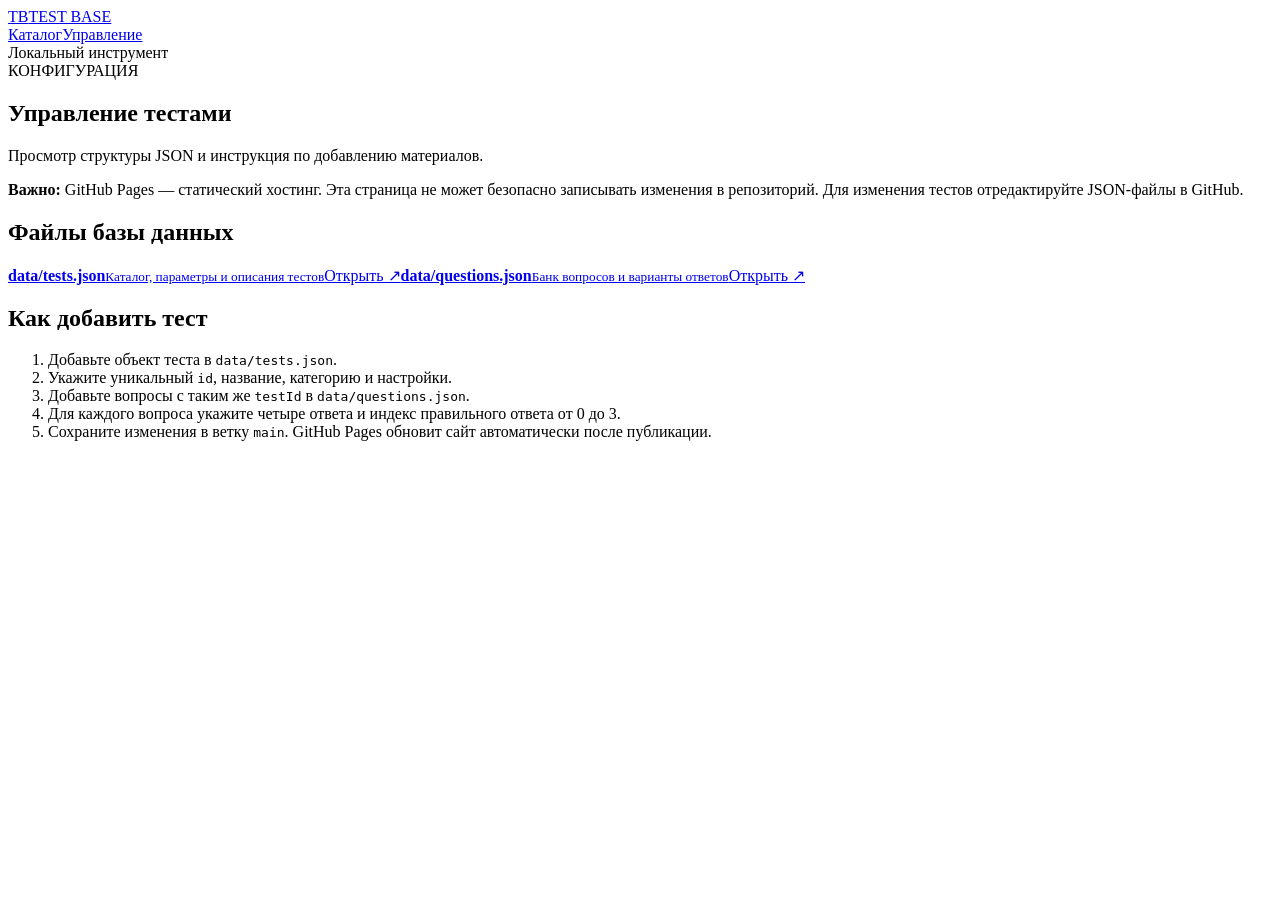
==== admin.html @ e08d275d "Add TEST BASE static quiz application" ====
<!doctype html>
<html lang="ru">
<head>
  <meta charset="UTF-8">
  <meta name="viewport" content="width=device-width, initial-scale=1">
  <title>Управление тестами — TEST BASE</title>
  <link rel="stylesheet" href="css/style.css">
</head>
<body>
  <header class="topbar"><a class="brand" href="index.html"><span class="brand-mark">TB</span><span>TEST BASE</span></a><nav><a class="nav-link" href="index.html">Каталог</a><a class="nav-link active" href="admin.html">Управление</a></nav><span class="topbar-note">Локальный инструмент</span></header>
  <main class="container">
    <section class="page-heading"><div><div class="eyebrow">КОНФИГУРАЦИЯ</div><h1>Управление тестами</h1><p class="muted">Просмотр структуры JSON и инструкция по добавлению материалов.</p></div></section>
    <div class="notice"><strong>Важно:</strong> GitHub Pages — статический хостинг. Эта страница не может безопасно записывать изменения в репозиторий. Для изменения тестов отредактируйте JSON-файлы в GitHub.</div>
    <section class="admin-panel"><h2>Файлы базы данных</h2><a class="file-row" href="data/tests.json"><span><b>data/tests.json</b><small>Каталог, параметры и описания тестов</small></span><span>Открыть ↗</span></a><a class="file-row" href="data/questions.json"><span><b>data/questions.json</b><small>Банк вопросов и варианты ответов</small></span><span>Открыть ↗</span></a></section>
    <section class="admin-panel"><h2>Как добавить тест</h2><ol class="instructions"><li>Добавьте объект теста в <code>data/tests.json</code>.</li><li>Укажите уникальный <code>id</code>, название, категорию и настройки.</li><li>Добавьте вопросы с таким же <code>testId</code> в <code>data/questions.json</code>.</li><li>Для каждого вопроса укажите четыре ответа и индекс правильного ответа от 0 до 3.</li><li>Сохраните изменения в ветку <code>main</code>. GitHub Pages обновит сайт автоматически после публикации.</li></ol></section>
  </main>
</body>
</html>
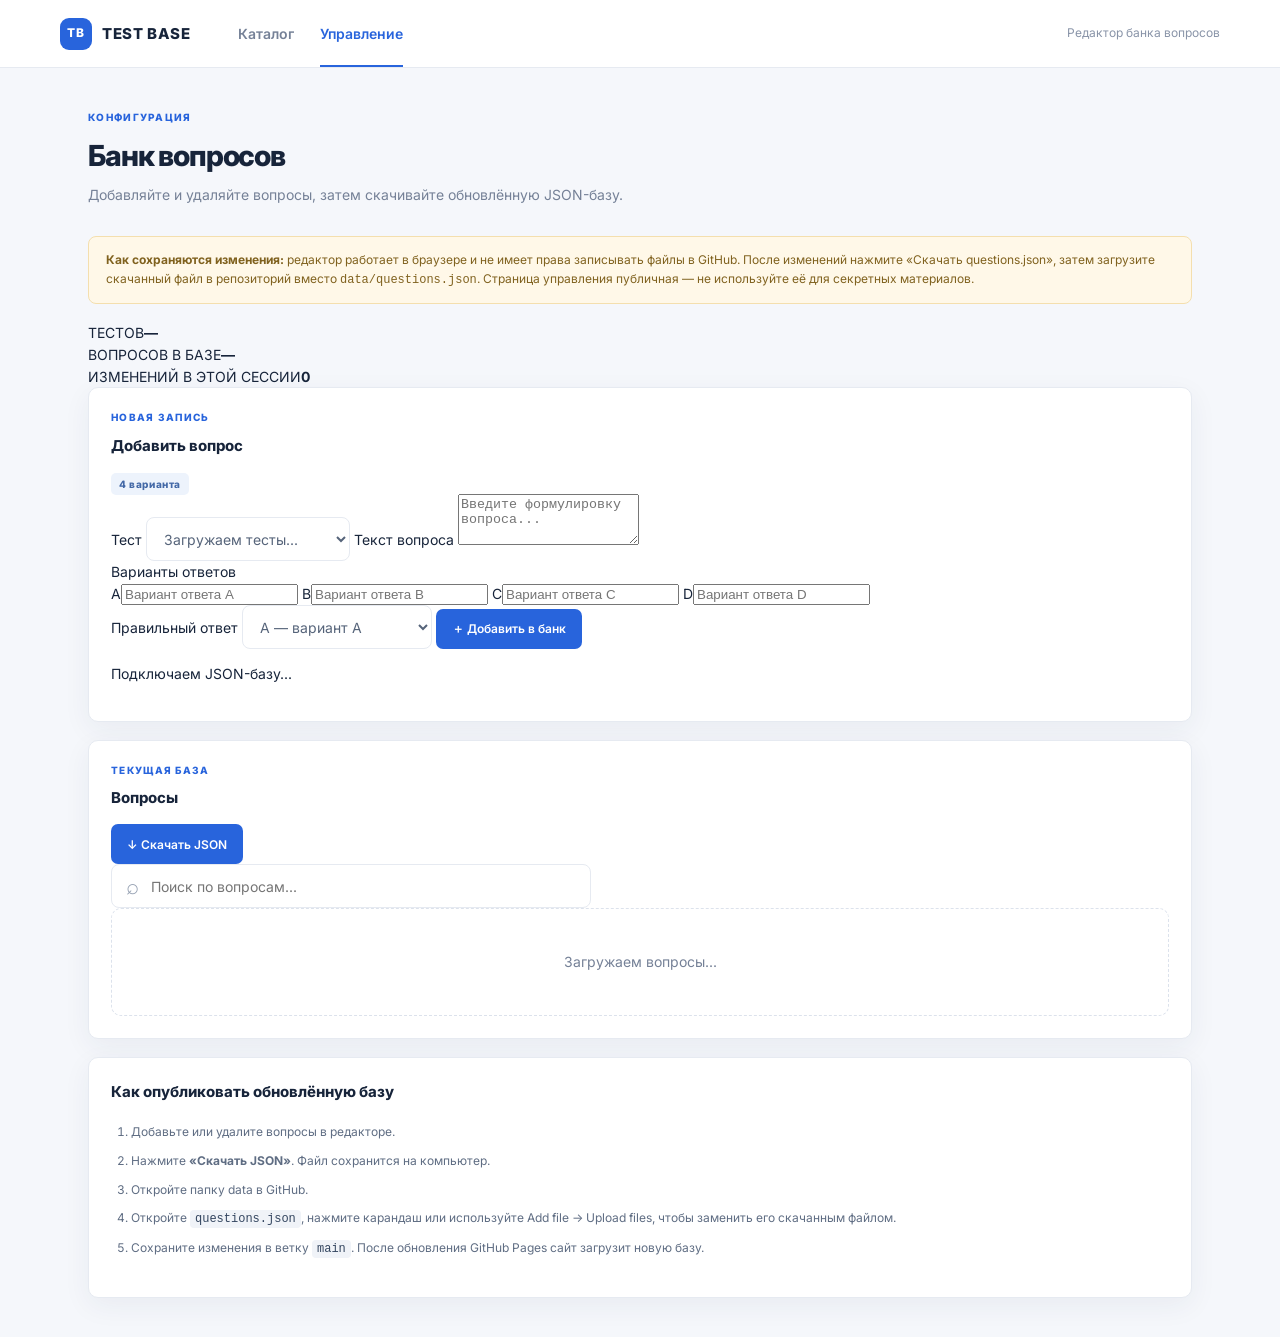
==== commit 5ecbb66f: "Build browser-based JSON question bank editor" ====
--- a/admin.html
+++ b/admin.html
@@ -3,16 +3,62 @@
 <head>
   <meta charset="UTF-8">
   <meta name="viewport" content="width=device-width, initial-scale=1">
-  <title>Управление тестами — TEST BASE</title>
+  <meta name="theme-color" content="#f5f7fb">
+  <title>Управление банком вопросов — TEST BASE</title>
   <link rel="stylesheet" href="css/style.css">
 </head>
 <body>
-  <header class="topbar"><a class="brand" href="index.html"><span class="brand-mark">TB</span><span>TEST BASE</span></a><nav><a class="nav-link" href="index.html">Каталог</a><a class="nav-link active" href="admin.html">Управление</a></nav><span class="topbar-note">Локальный инструмент</span></header>
-  <main class="container">
-    <section class="page-heading"><div><div class="eyebrow">КОНФИГУРАЦИЯ</div><h1>Управление тестами</h1><p class="muted">Просмотр структуры JSON и инструкция по добавлению материалов.</p></div></section>
-    <div class="notice"><strong>Важно:</strong> GitHub Pages — статический хостинг. Эта страница не может безопасно записывать изменения в репозиторий. Для изменения тестов отредактируйте JSON-файлы в GitHub.</div>
-    <section class="admin-panel"><h2>Файлы базы данных</h2><a class="file-row" href="data/tests.json"><span><b>data/tests.json</b><small>Каталог, параметры и описания тестов</small></span><span>Открыть ↗</span></a><a class="file-row" href="data/questions.json"><span><b>data/questions.json</b><small>Банк вопросов и варианты ответов</small></span><span>Открыть ↗</span></a></section>
-    <section class="admin-panel"><h2>Как добавить тест</h2><ol class="instructions"><li>Добавьте объект теста в <code>data/tests.json</code>.</li><li>Укажите уникальный <code>id</code>, название, категорию и настройки.</li><li>Добавьте вопросы с таким же <code>testId</code> в <code>data/questions.json</code>.</li><li>Для каждого вопроса укажите четыре ответа и индекс правильного ответа от 0 до 3.</li><li>Сохраните изменения в ветку <code>main</code>. GitHub Pages обновит сайт автоматически после публикации.</li></ol></section>
+  <header class="topbar">
+    <a class="brand" href="index.html"><span class="brand-mark">TB</span><span>TEST BASE</span></a>
+    <nav><a class="nav-link" href="index.html">Каталог</a><a class="nav-link active" href="admin.html">Управление</a></nav>
+    <span class="topbar-note">Редактор банка вопросов</span>
+  </header>
+  <main class="container admin-container">
+    <section class="page-heading">
+      <div><div class="eyebrow">КОНФИГУРАЦИЯ</div><h1>Банк вопросов</h1><p class="muted">Добавляйте и удаляйте вопросы, затем скачивайте обновлённую JSON-базу.</p></div>
+    </section>
+    <div class="notice"><strong>Как сохраняются изменения:</strong> редактор работает в браузере и не имеет права записывать файлы в GitHub. После изменений нажмите «Скачать questions.json», затем загрузите скачанный файл в репозиторий вместо <code>data/questions.json</code>. Страница управления публичная — не используйте её для секретных материалов.</div>
+    <section class="admin-stats">
+      <div class="admin-stat"><span>ТЕСТОВ</span><strong id="adminTestCount">—</strong></div>
+      <div class="admin-stat"><span>ВОПРОСОВ В БАЗЕ</span><strong id="adminQuestionCount">—</strong></div>
+      <div class="admin-stat"><span>ИЗМЕНЕНИЙ В ЭТОЙ СЕССИИ</span><strong id="adminChangesCount">0</strong></div>
+    </section>
+    <div class="admin-editor-grid">
+      <section class="admin-panel">
+        <div class="panel-heading"><div><div class="eyebrow">НОВАЯ ЗАПИСЬ</div><h2>Добавить вопрос</h2></div><span class="category-pill">4 варианта</span></div>
+        <form id="questionForm" class="question-form">
+          <label class="field-label" for="testSelect">Тест</label>
+          <select id="testSelect" required class="field-control"><option value="">Загружаем тесты...</option></select>
+          <label class="field-label" for="questionInput">Текст вопроса</label>
+          <textarea id="questionInput" class="field-control field-textarea" rows="3" placeholder="Введите формулировку вопроса..." required></textarea>
+          <div class="field-label">Варианты ответов</div>
+          <div class="answer-editor"><label class="answer-editor-row"><span>A</span><input id="answer0" class="field-control" placeholder="Вариант ответа A" required></label>
+          <label class="answer-editor-row"><span>B</span><input id="answer1" class="field-control" placeholder="Вариант ответа B" required></label>
+          <label class="answer-editor-row"><span>C</span><input id="answer2" class="field-control" placeholder="Вариант ответа C" required></label>
+          <label class="answer-editor-row"><span>D</span><input id="answer3" class="field-control" placeholder="Вариант ответа D" required></label></div>
+          <label class="field-label" for="correctSelect">Правильный ответ</label>
+          <select id="correctSelect" class="field-control" required><option value="0">A — вариант A</option><option value="1">B — вариант B</option><option value="2">C — вариант C</option><option value="3">D — вариант D</option></select>
+          <button class="button button-primary editor-submit" type="submit">＋ Добавить в банк</button>
+          <p id="editorStatus" class="editor-status" role="status">Подключаем JSON-базу...</p>
+        </form>
+      </section>
+      <section class="admin-panel bank-panel">
+        <div class="panel-heading"><div><div class="eyebrow">ТЕКУЩАЯ БАЗА</div><h2>Вопросы</h2></div><button id="downloadQuestions" class="button button-primary" type="button" disabled>↓ Скачать JSON</button></div>
+        <label class="searchbox bank-search"><span>⌕</span><input id="questionSearch" type="search" placeholder="Поиск по вопросам..." aria-label="Поиск по вопросам"></label>
+        <div id="questionList" class="question-list"><div class="loading">Загружаем вопросы...</div></div>
+      </section>
+    </div>
+    <section class="admin-panel admin-help">
+      <h2>Как опубликовать обновлённую базу</h2>
+      <ol class="instructions">
+        <li>Добавьте или удалите вопросы в редакторе.</li>
+        <li>Нажмите <strong>«Скачать JSON»</strong>. Файл сохранится на компьютер.</li>
+        <li>Откройте <a href="https://github.com/vladtrosko01/test-base/tree/main/data" target="_blank" rel="noopener">папку data в GitHub</a>.</li>
+        <li>Откройте <code>questions.json</code>, нажмите карандаш или используйте Add file → Upload files, чтобы заменить его скачанным файлом.</li>
+        <li>Сохраните изменения в ветку <code>main</code>. После обновления GitHub Pages сайт загрузит новую базу.</li>
+      </ol>
+    </section>
   </main>
+  <script src="js/admin.js"></script>
 </body>
 </html>
--- a/css/style.css
+++ b/css/style.css
@@ -0,0 +1,14 @@
+@import url('https://fonts.googleapis.com/css2?family=Inter:wght@400;500;600;700;800&display=swap');
+:root{--bg:#f5f7fb;--surface:#fff;--ink:#17243a;--muted:#758197;--line:#e6eaf1;--blue:#2864dc;--blue-dark:#1e4fb5;--blue-soft:#edf3ff;--green:#18a673;--red:#d94d55;--shadow:0 8px 28px rgba(34,55,90,.06)}
+*{box-sizing:border-box}body{margin:0;background:var(--bg);color:var(--ink);font-family:Inter,Arial,sans-serif;font-size:14px;line-height:1.55}a{color:inherit;text-decoration:none}.topbar{height:68px;background:#fff;border-bottom:1px solid var(--line);display:flex;align-items:center;padding:0 max(28px,calc((100% - 1160px)/2));gap:48px}.brand{display:flex;align-items:center;gap:10px;font-size:15px;font-weight:800;letter-spacing:.04em;white-space:nowrap}.brand-mark{width:32px;height:32px;border-radius:9px;background:var(--blue);color:#fff;display:grid;place-items:center;font-size:12px}.topbar nav{display:flex;align-items:center;gap:26px;height:100%}.nav-link{height:100%;display:flex;align-items:center;color:var(--muted);font-weight:600;border-bottom:2px solid transparent;padding-top:2px}.nav-link.active{color:var(--blue);border-color:var(--blue)}.topbar-note{margin-left:auto;color:#8994a8;font-size:12px}.container{max-width:1160px;margin:0 auto;padding:42px 28px 24px}.page-heading{display:flex;align-items:center;justify-content:space-between;margin-bottom:30px}.eyebrow{font-size:10px;font-weight:800;letter-spacing:.13em;color:var(--blue);margin-bottom:8px}.page-heading h1,.test-heading h1{font-size:29px;letter-spacing:-.04em;margin:0 0 6px;font-weight:800}.muted{color:var(--muted);margin:0}.small{font-size:12px}.heading-badge{background:#eaf8f2;color:#18865e;border-radius:30px;padding:8px 13px;font-size:11px;font-weight:700}.status-dot{display:inline-block;width:7px;height:7px;background:#20b47c;border-radius:50%;margin-right:6px}.toolbar{display:flex;gap:12px;margin-bottom:30px}.searchbox{height:44px;display:flex;align-items:center;gap:10px;padding:0 14px;background:#fff;border:1px solid var(--line);border-radius:8px;flex:1;max-width:480px;color:#95a0b2}.searchbox span{font-size:22px}.searchbox input{border:0;outline:0;width:100%;font:inherit;color:var(--ink)}select{height:44px;border:1px solid var(--line);background:#fff;border-radius:8px;padding:0 35px 0 13px;color:#56647a;font:inherit;min-width:190px}.section-line{display:flex;align-items:center;justify-content:space-between;border-bottom:1px solid var(--line);padding-bottom:12px;margin-bottom:18px}.section-line h2,.admin-panel h2{font-size:15px;margin:0;font-weight:750}.test-grid{display:grid;grid-template-columns:repeat(3,1fr);gap:17px}.test-card{background:#fff;border:1px solid var(--line);border-radius:11px;padding:20px;box-shadow:var(--shadow);display:flex;flex-direction:column;min-height:220px;transition:.18s}.test-card:hover{transform:translateY(-2px);border-color:#c9d8f5;box-shadow:0 12px 30px rgba(34,75,145,.09)}.card-top{display:flex;justify-content:space-between;align-items:center;margin-bottom:17px}.category-pill{font-size:10px;font-weight:800;letter-spacing:.06em;color:#4469a7;background:#edf3fc;border-radius:5px;padding:5px 8px}.card-code{font-size:10px;color:#a2aabd}.test-card h3{font-size:16px;margin:0 0 7px;line-height:1.35}.test-card p{color:var(--muted);font-size:12px;margin:0 0 18px}.card-meta{display:flex;gap:16px;color:#8a95a8;font-size:11px;margin-top:auto;padding-bottom:16px}.card-meta span{display:flex;align-items:center;gap:5px}.button{border:0;border-radius:7px;min-height:40px;padding:0 16px;display:inline-flex;align-items:center;justify-content:center;font:600 12px Inter,Arial;cursor:pointer;transition:.15s}.button-primary{background:var(--blue);color:#fff}.button-primary:hover{background:var(--blue-dark)}.button-light{background:#f1f4f9;color:#526078}.button-light:hover{background:#e7ecf4}.button-danger{background:#fff1f1;color:#c8424a}.button-danger:hover{background:#ffe3e3}.card-button{width:100%;height:38px}.empty-state,.loading{grid-column:1/-1;padding:42px;text-align:center;color:var(--muted);background:#fff;border:1px dashed #dce2ec;border-radius:10px}.footer{border-top:1px solid var(--line);margin-top:55px;padding:20px 0;color:#8792a5;font-size:10px;font-weight:800;letter-spacing:.08em;display:flex;justify-content:space-between}.footer span{font-weight:400;letter-spacing:0}.test-container{max-width:1050px}.test-topline{display:flex;justify-content:space-between;align-items:center;margin-bottom:23px}.back-link{color:#64738c;font-size:12px;font-weight:600}.test-heading{display:flex;align-items:center;justify-content:space-between;margin-bottom:26px}.test-heading h1{font-size:25px}.timer-box{background:#fff;border:1px solid var(--line);border-radius:9px;padding:9px 18px;text-align:center;min-width:120px}.timer-label{display:block;font-size:9px;font-weight:800;letter-spacing:.09em;color:#8b96a8}.timer-box strong{font-size:22px;letter-spacing:.04em}.progress-wrap{margin-bottom:24px}.progress-meta{display:flex;justify-content:space-between;font-size:11px;color:#6e7b91;margin-bottom:8px}.progress-track{height:6px;background:#e6ebf3;border-radius:8px;overflow:hidden}.progress-bar{height:100%;width:0;background:var(--blue);border-radius:8px;transition:width .2s}.question-layout{display:grid;grid-template-columns:210px 1fr;gap:17px}.question-sidebar,.question-card,.admin-panel{background:#fff;border:1px solid var(--line);border-radius:10px;box-shadow:var(--shadow)}.question-sidebar{padding:17px;height:max-content}.question-sidebar h3{font-size:12px;margin:0 0 13px}.question-nav{display:grid;grid-template-columns:repeat(5,1fr);gap:7px}.nav-question{height:31px;border:1px solid var(--line);background:#fff;border-radius:5px;color:#738097;font:600 10px Inter;cursor:pointer}.nav-question.current{background:var(--blue);color:#fff;border-color:var(--blue)}.nav-question.answered:not(.current){background:#edf7f2;border-color:#cde9dc;color:#16845c}.sidebar-hint{font-size:10px;line-height:1.5;color:#929daf;margin:15px 0 0}.question-card{padding:28px 31px;min-height:390px;display:flex;flex-direction:column}.question-kicker{display:flex;justify-content:space-between;color:#8190a8;font-size:10px;font-weight:800;letter-spacing:.08em}.mark{color:#d5dce8}.question-card h2{font-size:20px;line-height:1.4;letter-spacing:-.02em;margin:20px 0 22px}.answer-list{display:grid;gap:10px}.answer-option{display:flex;align-items:center;gap:12px;border:1px solid #e4e9f1;border-radius:8px;padding:12px 14px;cursor:pointer;transition:.15s;font-size:13px}.answer-option:hover{border-color:#b6c9ed;background:#f9fbff}.answer-option.selected{border-color:var(--blue);background:#f1f5ff}.answer-letter{width:25px;height:25px;border-radius:6px;background:#f0f3f8;color:#6d7b92;display:grid;place-items:center;font-size:10px;font-weight:800;flex:none}.selected .answer-letter{background:var(--blue);color:#fff}.question-actions{display:flex;justify-content:space-between;margin-top:auto;padding-top:24px}.finish-row{display:flex;justify-content:space-between;align-items:center;padding:20px 0}.result-container{max-width:650px;padding-top:65px}.result-card{background:#fff;border:1px solid var(--line);border-radius:14px;box-shadow:var(--shadow);padding:38px;text-align:center}.result-icon{margin:0 auto 20px;width:52px;height:52px;border-radius:50%;background:#eaf8f2;color:#159568;display:grid;place-items:center;font-size:25px;font-weight:700}.result-card h1{font-size:24px;margin:0 0 7px}.score-number{font-size:65px;line-height:1.2;font-weight:800;letter-spacing:-.06em;color:var(--blue);margin-top:24px}.score-caption{font-size:9px;font-weight:800;letter-spacing:.13em;color:#8a96a9}.result-stats{display:grid;grid-template-columns:repeat(3,1fr);border-top:1px solid var(--line);border-bottom:1px solid var(--line);margin:27px 0;padding:18px 0}.result-stats div{display:flex;flex-direction:column;gap:4px}.result-stats div+div{border-left:1px solid var(--line)}.result-stats strong{font-size:20px}.result-stats span{font-size:10px;color:var(--muted)}.result-actions{display:flex;justify-content:center}.result-note{text-align:center;margin-top:15px}.notice{background:#fff8e8;border:1px solid #f4dfae;color:#80621f;border-radius:8px;padding:14px 17px;font-size:12px;margin-bottom:18px}.admin-panel{padding:22px;margin-bottom:18px}.admin-panel h2{margin-bottom:15px}.file-row{border-top:1px solid var(--line);padding:13px 0;display:flex;align-items:center;justify-content:space-between;color:var(--blue);font-size:11px}.file-row span:first-child{display:flex;flex-direction:column;gap:3px}.file-row small{font-size:10px;color:var(--muted)}.instructions{padding-left:20px;color:#5f6d83;font-size:12px}.instructions li{padding:5px 0}.instructions code{background:#f0f3f8;padding:2px 5px;border-radius:4px;color:#344660}
+@media(max-width:760px){.topbar{padding:0 16px;gap:18px}.topbar-note{display:none}.topbar nav{margin-left:auto;gap:15px}.container{padding:28px 16px}.page-heading h1{font-size:24px}.heading-badge{display:none}.test-grid{grid-template-columns:1fr}.toolbar{flex-direction:column}.searchbox{max-width:none}select{width:100%}.question-layout{grid-template-columns:1fr}.question-sidebar{order:2}.question-nav{grid-template-columns:repeat(8,1fr)}.question-card{padding:22px 17px}.question-card h2{font-size:18px}.test-heading{align-items:flex-start;gap:12px}.test-heading h1{font-size:20px}.timer-box{min-width:100px;padding:7px 10px}.finish-row{align-items:flex-start;gap:12px;flex-direction:column}.result-card{padding:28px 18px}.score-number{font-size:56px}.footer{margin-top:35px}.topbar .brand{font-size:13px}}
+
+.integrity-banner{display:flex;align-items:center;gap:11px;background:#edf4ff;border:1px solid #d6e4ff;color:#35527f;border-radius:8px;padding:11px 14px;margin:-7px 0 20px;font-size:11px}
+.integrity-banner[hidden]{display:none}.integrity-icon{width:22px;height:22px;border-radius:50%;display:grid;place-items:center;background:#dbe8ff;color:#285fc4;font-weight:800;flex:none}
+.integrity-banner b{margin-left:auto;white-space:nowrap;font-size:10px}.integrity-banner.integrity-warning{background:#fff5e8;border-color:#f2d7a8;color:#8a5c16}.integrity-warning .integrity-icon{background:#ffe8c2;color:#a56609}
+@media(max-width:600px){.integrity-banner{align-items:flex-start;flex-wrap:wrap}.integrity-banner b{margin-left:33px}}
+
+.integrity-banner{display:flex;align-items:center;gap:11px;background:#edf4ff;border:1px solid #d6e4ff;color:#35527f;border-radius:8px;padding:11px 14px;margin:-7px 0 20px;font-size:11px}
+.integrity-banner[hidden]{display:none}.integrity-icon{width:22px;height:22px;border-radius:50%;display:grid;place-items:center;background:#dbe8ff;color:#285fc4;font-weight:800;flex:none}
+.integrity-banner b{margin-left:auto;white-space:nowrap;font-size:10px}.integrity-banner.integrity-warning{background:#fff5e8;border-color:#f2d7a8;color:#8a5c16}.integrity-warning .integrity-icon{background:#ffe8c2;color:#a56609}
+@media(max-width:600px){.integrity-banner{align-items:flex-start;flex-wrap:wrap}.integrity-banner b{margin-left:33px}}
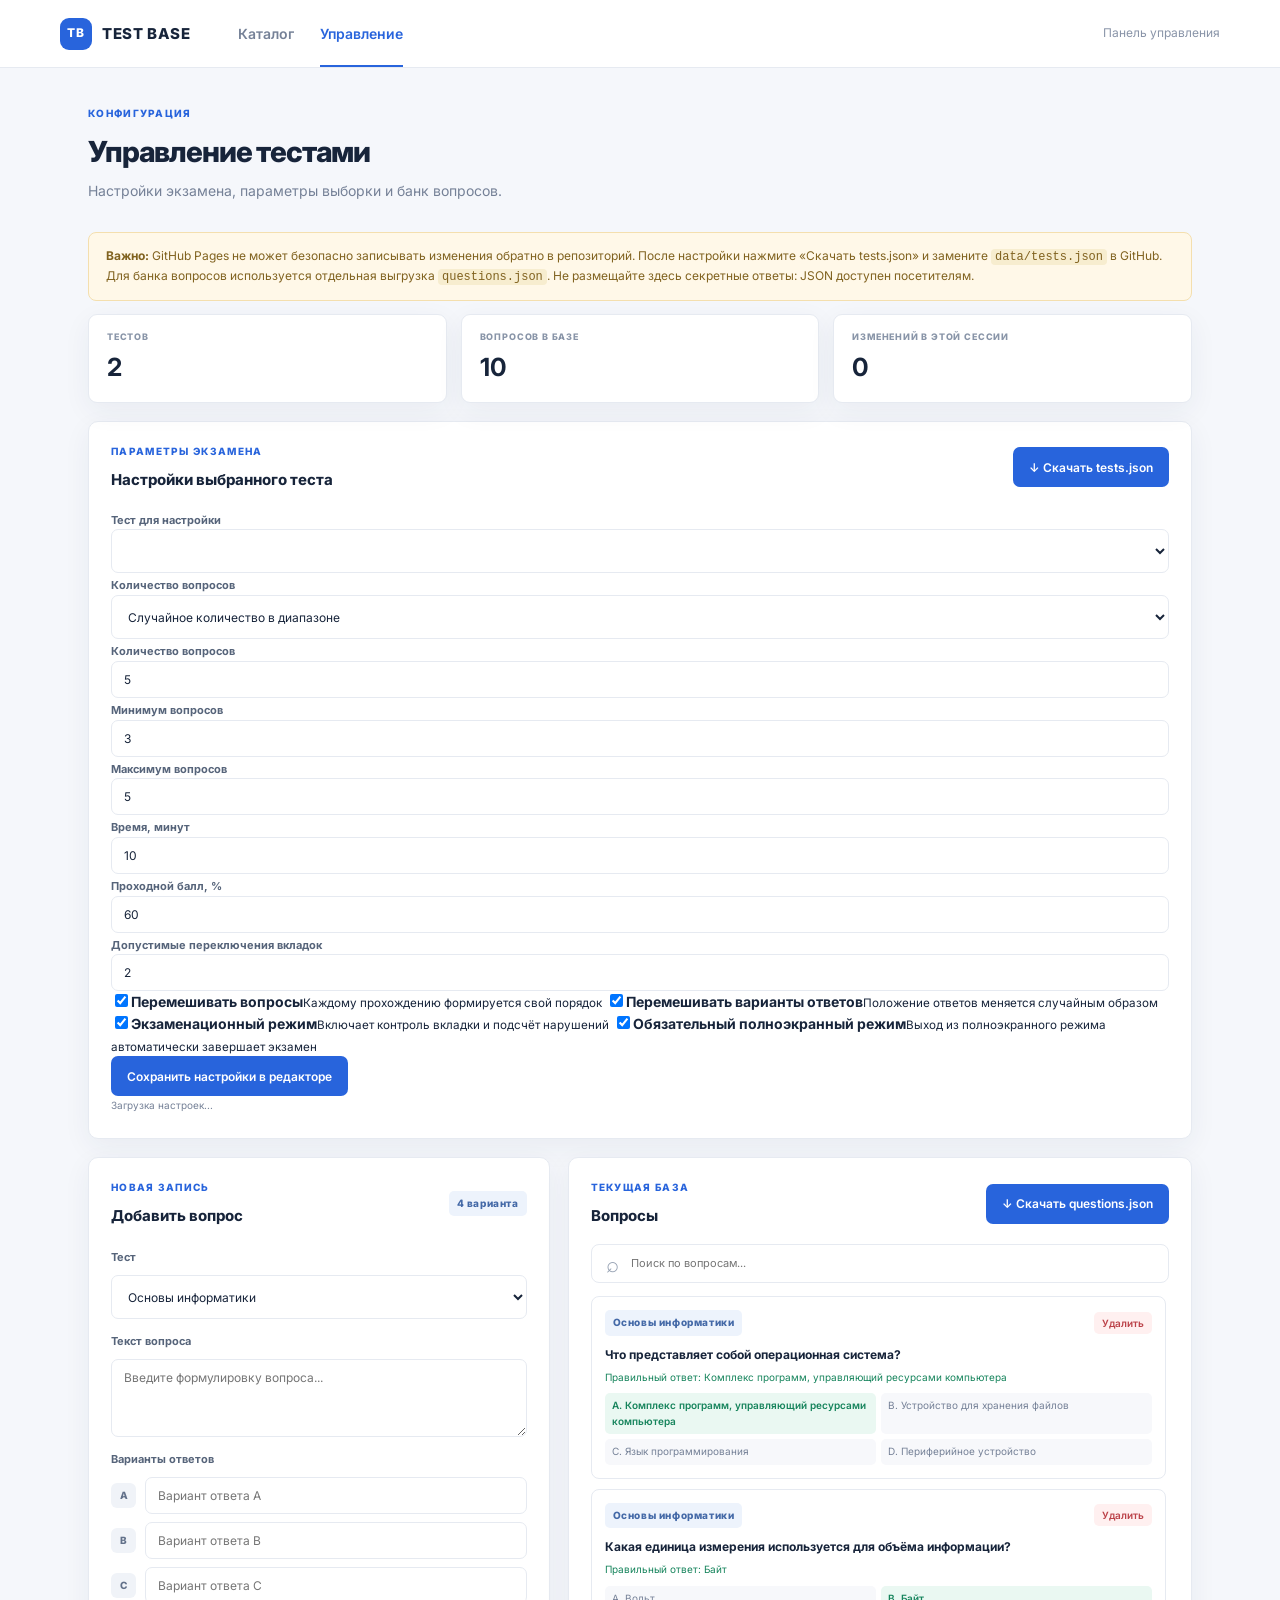
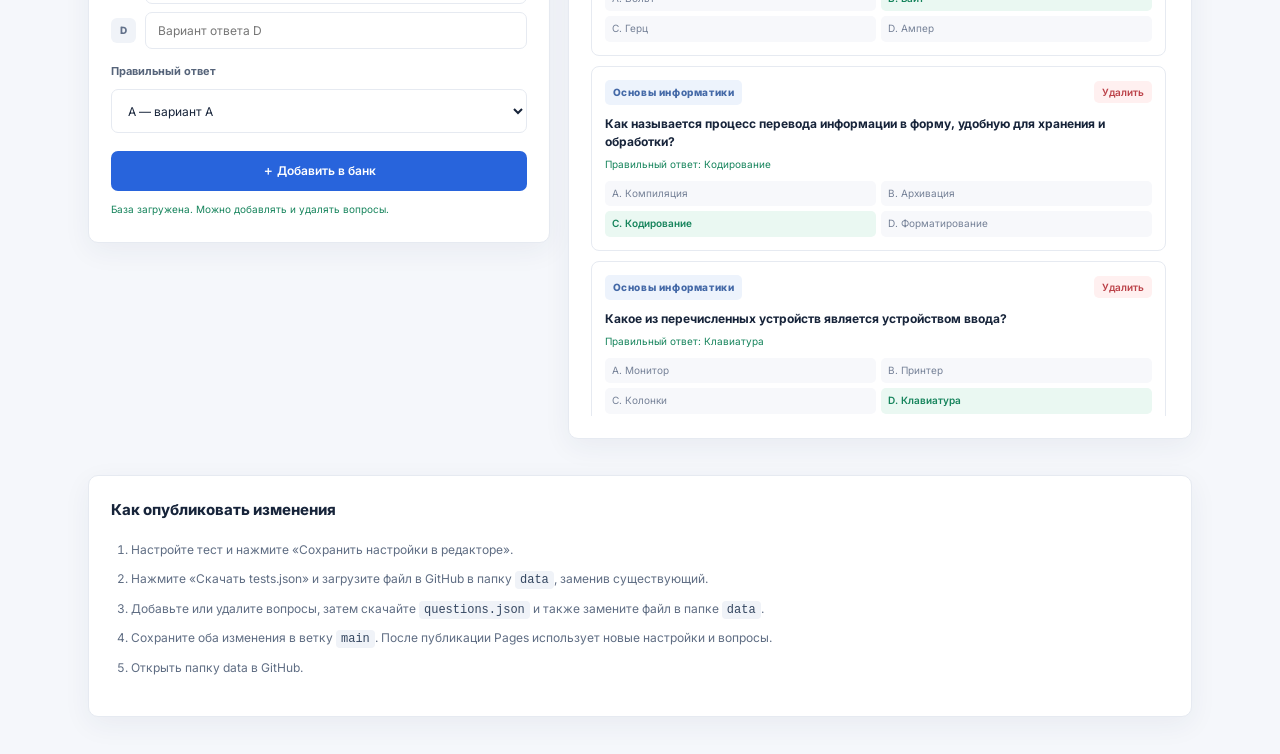
==== commit 52d30831: "Add per-test settings interface" ====
--- a/admin.html
+++ b/admin.html
@@ -1,64 +1,73 @@
 <!doctype html>
 <html lang="ru">
 <head>
-  <meta charset="UTF-8">
-  <meta name="viewport" content="width=device-width, initial-scale=1">
-  <meta name="theme-color" content="#f5f7fb">
-  <title>Управление банком вопросов — TEST BASE</title>
+  <meta charset="UTF-8"><meta name="viewport" content="width=device-width, initial-scale=1">
+  <meta name="theme-color" content="#f5f7fb"><title>Управление — TEST BASE</title>
   <link rel="stylesheet" href="css/style.css">
 </head>
 <body>
-  <header class="topbar">
-    <a class="brand" href="index.html"><span class="brand-mark">TB</span><span>TEST BASE</span></a>
-    <nav><a class="nav-link" href="index.html">Каталог</a><a class="nav-link active" href="admin.html">Управление</a></nav>
-    <span class="topbar-note">Редактор банка вопросов</span>
-  </header>
+  <header class="topbar"><a class="brand" href="index.html"><span class="brand-mark">TB</span><span>TEST BASE</span></a><nav><a class="nav-link" href="index.html">Каталог</a><a class="nav-link active" href="admin.html">Управление</a></nav><span class="topbar-note">Панель управления</span></header>
   <main class="container admin-container">
-    <section class="page-heading">
-      <div><div class="eyebrow">КОНФИГУРАЦИЯ</div><h1>Банк вопросов</h1><p class="muted">Добавляйте и удаляйте вопросы, затем скачивайте обновлённую JSON-базу.</p></div>
-    </section>
-    <div class="notice"><strong>Как сохраняются изменения:</strong> редактор работает в браузере и не имеет права записывать файлы в GitHub. После изменений нажмите «Скачать questions.json», затем загрузите скачанный файл в репозиторий вместо <code>data/questions.json</code>. Страница управления публичная — не используйте её для секретных материалов.</div>
+    <section class="page-heading"><div><div class="eyebrow">КОНФИГУРАЦИЯ</div><h1>Управление тестами</h1><p class="muted">Настройки экзамена, параметры выборки и банк вопросов.</p></div></section>
+    <div class="notice"><strong>Важно:</strong> GitHub Pages не может безопасно записывать изменения обратно в репозиторий. После настройки нажмите «Скачать tests.json» и замените <code>data/tests.json</code> в GitHub. Для банка вопросов используется отдельная выгрузка <code>questions.json</code>. Не размещайте здесь секретные ответы: JSON доступен посетителям.</div>
     <section class="admin-stats">
       <div class="admin-stat"><span>ТЕСТОВ</span><strong id="adminTestCount">—</strong></div>
       <div class="admin-stat"><span>ВОПРОСОВ В БАЗЕ</span><strong id="adminQuestionCount">—</strong></div>
       <div class="admin-stat"><span>ИЗМЕНЕНИЙ В ЭТОЙ СЕССИИ</span><strong id="adminChangesCount">0</strong></div>
     </section>
+
+    <section class="admin-panel">
+      <div class="panel-heading"><div><div class="eyebrow">ПАРАМЕТРЫ ЭКЗАМЕНА</div><h2>Настройки выбранного теста</h2></div><button id="downloadTests" class="button button-primary" type="button" disabled>↓ Скачать tests.json</button></div>
+      <form id="settingsForm" class="settings-form">
+        <div class="settings-grid">
+          <div class="settings-field settings-wide"><label class="field-label" for="settingsTestSelect">Тест для настройки</label><select id="settingsTestSelect" class="field-control" required></select></div>
+          <div class="settings-field"><label class="field-label" for="questionCountMode">Количество вопросов</label><select id="questionCountMode" class="field-control"><option value="random">Случайное количество в диапазоне</option><option value="fixed">Фиксированное количество</option><option value="all">Все вопросы банка</option></select></div>
+          <div class="settings-field" id="fixedCountGroup"><label class="field-label" for="questionCount">Количество вопросов</label><input id="questionCount" class="field-control" type="number" min="1" max="1000" value="5"></div>
+          <div class="settings-field" id="randomMinGroup"><label class="field-label" for="questionCountMin">Минимум вопросов</label><input id="questionCountMin" class="field-control" type="number" min="1" max="1000" value="3"></div>
+          <div class="settings-field" id="randomMaxGroup"><label class="field-label" for="questionCountMax">Максимум вопросов</label><input id="questionCountMax" class="field-control" type="number" min="1" max="1000" value="5"></div>
+          <div class="settings-field"><label class="field-label" for="timeMinutes">Время, минут</label><input id="timeMinutes" class="field-control" type="number" min="1" max="600" value="10"></div>
+          <div class="settings-field"><label class="field-label" for="passPercent">Проходной балл, %</label><input id="passPercent" class="field-control" type="number" min="1" max="100" value="60"></div>
+          <div class="settings-field"><label class="field-label" for="maxWarnings">Допустимые переключения вкладок</label><input id="maxWarnings" class="field-control" type="number" min="1" max="20" value="2"></div>
+        </div>
+        <div class="settings-toggles">
+          <label class="toggle-row"><input id="shuffleQuestions" type="checkbox" checked><span><b>Перемешивать вопросы</b><small>Каждому прохождению формируется свой порядок</small></span></label>
+          <label class="toggle-row"><input id="shuffleAnswers" type="checkbox" checked><span><b>Перемешивать варианты ответов</b><small>Положение ответов меняется случайным образом</small></span></label>
+          <label class="toggle-row"><input id="examMode" type="checkbox" checked><span><b>Экзаменационный режим</b><small>Включает контроль вкладки и подсчёт нарушений</small></span></label>
+          <label class="toggle-row"><input id="fullscreenRequired" type="checkbox" checked><span><b>Обязательный полноэкранный режим</b><small>Выход из полноэкранного режима автоматически завершает экзамен</small></span></label>
+        </div>
+        <div class="settings-actions"><button class="button button-primary" type="submit">Сохранить настройки в редакторе</button><p id="settingsStatus" class="editor-status" role="status">Загрузка настроек...</p></div>
+      </form>
+    </section>
+
     <div class="admin-editor-grid">
       <section class="admin-panel">
         <div class="panel-heading"><div><div class="eyebrow">НОВАЯ ЗАПИСЬ</div><h2>Добавить вопрос</h2></div><span class="category-pill">4 варианта</span></div>
         <form id="questionForm" class="question-form">
-          <label class="field-label" for="testSelect">Тест</label>
-          <select id="testSelect" required class="field-control"><option value="">Загружаем тесты...</option></select>
-          <label class="field-label" for="questionInput">Текст вопроса</label>
-          <textarea id="questionInput" class="field-control field-textarea" rows="3" placeholder="Введите формулировку вопроса..." required></textarea>
+          <label class="field-label" for="testSelect">Тест</label><select id="testSelect" required class="field-control"><option value="">Загружаем тесты...</option></select>
+          <label class="field-label" for="questionInput">Текст вопроса</label><textarea id="questionInput" class="field-control field-textarea" rows="3" placeholder="Введите формулировку вопроса..." required></textarea>
           <div class="field-label">Варианты ответов</div>
-          <div class="answer-editor"><label class="answer-editor-row"><span>A</span><input id="answer0" class="field-control" placeholder="Вариант ответа A" required></label>
-          <label class="answer-editor-row"><span>B</span><input id="answer1" class="field-control" placeholder="Вариант ответа B" required></label>
-          <label class="answer-editor-row"><span>C</span><input id="answer2" class="field-control" placeholder="Вариант ответа C" required></label>
-          <label class="answer-editor-row"><span>D</span><input id="answer3" class="field-control" placeholder="Вариант ответа D" required></label></div>
-          <label class="field-label" for="correctSelect">Правильный ответ</label>
-          <select id="correctSelect" class="field-control" required><option value="0">A — вариант A</option><option value="1">B — вариант B</option><option value="2">C — вариант C</option><option value="3">D — вариант D</option></select>
-          <button class="button button-primary editor-submit" type="submit">＋ Добавить в банк</button>
-          <p id="editorStatus" class="editor-status" role="status">Подключаем JSON-базу...</p>
+          <div class="answer-editor">
+            <label class="answer-editor-row"><span>A</span><input id="answer0" class="field-control" placeholder="Вариант ответа A" required></label>
+            <label class="answer-editor-row"><span>B</span><input id="answer1" class="field-control" placeholder="Вариант ответа B" required></label>
+            <label class="answer-editor-row"><span>C</span><input id="answer2" class="field-control" placeholder="Вариант ответа C" required></label>
+            <label class="answer-editor-row"><span>D</span><input id="answer3" class="field-control" placeholder="Вариант ответа D" required></label>
+          </div>
+          <label class="field-label" for="correctSelect">Правильный ответ</label><select id="correctSelect" class="field-control" required><option value="0">A — вариант A</option><option value="1">B — вариант B</option><option value="2">C — вариант C</option><option value="3">D — вариант D</option></select>
+          <button class="button button-primary editor-submit" type="submit">＋ Добавить в банк</button><p id="editorStatus" class="editor-status" role="status">Подключаем JSON-базу...</p>
         </form>
       </section>
       <section class="admin-panel bank-panel">
-        <div class="panel-heading"><div><div class="eyebrow">ТЕКУЩАЯ БАЗА</div><h2>Вопросы</h2></div><button id="downloadQuestions" class="button button-primary" type="button" disabled>↓ Скачать JSON</button></div>
+        <div class="panel-heading"><div><div class="eyebrow">ТЕКУЩАЯ БАЗА</div><h2>Вопросы</h2></div><button id="downloadQuestions" class="button button-primary" type="button" disabled>↓ Скачать questions.json</button></div>
         <label class="searchbox bank-search"><span>⌕</span><input id="questionSearch" type="search" placeholder="Поиск по вопросам..." aria-label="Поиск по вопросам"></label>
         <div id="questionList" class="question-list"><div class="loading">Загружаем вопросы...</div></div>
       </section>
     </div>
-    <section class="admin-panel admin-help">
-      <h2>Как опубликовать обновлённую базу</h2>
-      <ol class="instructions">
-        <li>Добавьте или удалите вопросы в редакторе.</li>
-        <li>Нажмите <strong>«Скачать JSON»</strong>. Файл сохранится на компьютер.</li>
-        <li>Откройте <a href="https://github.com/vladtrosko01/test-base/tree/main/data" target="_blank" rel="noopener">папку data в GitHub</a>.</li>
-        <li>Откройте <code>questions.json</code>, нажмите карандаш или используйте Add file → Upload files, чтобы заменить его скачанным файлом.</li>
-        <li>Сохраните изменения в ветку <code>main</code>. После обновления GitHub Pages сайт загрузит новую базу.</li>
-      </ol>
-    </section>
+    <section class="admin-panel admin-help"><h2>Как опубликовать изменения</h2><ol class="instructions">
+      <li>Настройте тест и нажмите «Сохранить настройки в редакторе».</li><li>Нажмите «Скачать tests.json» и загрузите файл в GitHub в папку <code>data</code>, заменив существующий.</li>
+      <li>Добавьте или удалите вопросы, затем скачайте <code>questions.json</code> и также замените файл в папке <code>data</code>.</li>
+      <li>Сохраните оба изменения в ветку <code>main</code>. После публикации Pages использует новые настройки и вопросы.</li>
+      <li><a href="https://github.com/vladtrosko01/test-base/tree/main/data" target="_blank" rel="noopener">Открыть папку data в GitHub</a>.</li>
+    </ol></section>
   </main>
   <script src="js/admin.js"></script>
-</body>
-</html>+</body></html>
--- a/css/style.css
+++ b/css/style.css
@@ -12,3 +12,5 @@
 .integrity-banner[hidden]{display:none}.integrity-icon{width:22px;height:22px;border-radius:50%;display:grid;place-items:center;background:#dbe8ff;color:#285fc4;font-weight:800;flex:none}
 .integrity-banner b{margin-left:auto;white-space:nowrap;font-size:10px}.integrity-banner.integrity-warning{background:#fff5e8;border-color:#f2d7a8;color:#8a5c16}.integrity-warning .integrity-icon{background:#ffe8c2;color:#a56609}
 @media(max-width:600px){.integrity-banner{align-items:flex-start;flex-wrap:wrap}.integrity-banner b{margin-left:33px}}
+
+.admin-container{padding-top:38px}.admin-stats{display:grid;grid-template-columns:repeat(3,1fr);gap:14px;margin:-5px 0 18px}.admin-stat{background:#fff;border:1px solid var(--line);border-radius:9px;padding:15px 18px;box-shadow:var(--shadow)}.admin-stat span{display:block;color:#8995a8;font-size:9px;font-weight:800;letter-spacing:.09em}.admin-stat strong{display:block;font-size:25px;margin-top:4px}.admin-editor-grid{display:grid;grid-template-columns:minmax(280px,.85fr) minmax(400px,1.15fr);gap:18px;align-items:start}.panel-heading{display:flex;justify-content:space-between;align-items:center;gap:12px;margin-bottom:17px}.panel-heading h2{margin:0}.question-form{display:flex;flex-direction:column;gap:9px}.field-label{font-size:11px;font-weight:700;color:#56647a;margin-top:5px}.field-control{width:100%;border:1px solid var(--line);border-radius:7px;background:#fff;padding:10px 12px;color:var(--ink);font:12px Inter,Arial;min-width:0}.field-control:focus{outline:2px solid #d8e5ff;border-color:#9dbaf3}.field-textarea{resize:vertical;min-height:78px}.answer-editor{display:grid;gap:8px}.answer-editor-row{display:flex;align-items:center;gap:9px}.answer-editor-row>span{width:25px;height:25px;display:grid;place-items:center;border-radius:6px;background:#f0f3f8;color:#62718a;font-size:10px;font-weight:800;flex:none}.editor-submit{margin-top:9px;width:100%}.editor-status{font-size:10px;color:var(--muted);margin:2px 0 0;min-height:18px}.editor-status.success{color:#16845c}.editor-status.error{color:#c8424a}.bank-panel{min-width:0}.bank-panel .panel-heading .button{white-space:nowrap}.bank-search{max-width:none;height:39px;margin-bottom:13px}.bank-search input{font-size:11px}.question-list{display:grid;gap:10px;max-height:720px;overflow:auto;padding-right:3px}.bank-question{border:1px solid var(--line);border-radius:8px;padding:13px}.bank-question-top{display:flex;align-items:center;justify-content:space-between;gap:8px}.delete-question{border:0;background:#fff0f0;color:#bb4148;border-radius:5px;padding:5px 8px;font:600 10px Inter;cursor:pointer}.bank-question h3{font-size:12px;line-height:1.5;margin:10px 0 6px}.correct-answer{font-size:10px;color:#16845c;margin:0 0 8px}.bank-answer-preview{display:grid;grid-template-columns:1fr 1fr;gap:5px}.bank-answer-preview span{font-size:10px;color:#758197;background:#f7f8fb;border-radius:5px;padding:5px 7px;overflow-wrap:anywhere}.bank-answer-preview span.is-correct{background:#eaf8f2;color:#16845c;font-weight:600}.admin-help{margin-top:18px}.notice code{background:#f7edcf;border-radius:4px;padding:1px 4px}@media(max-width:900px){.admin-editor-grid{grid-template-columns:1fr}.question-list{max-height:560px}}@media(max-width:600px){.admin-stats{grid-template-columns:1fr}.admin-stat{padding:11px 14px}.bank-panel .panel-heading{align-items:flex-start;flex-direction:column}.bank-answer-preview{grid-template-columns:1fr}}
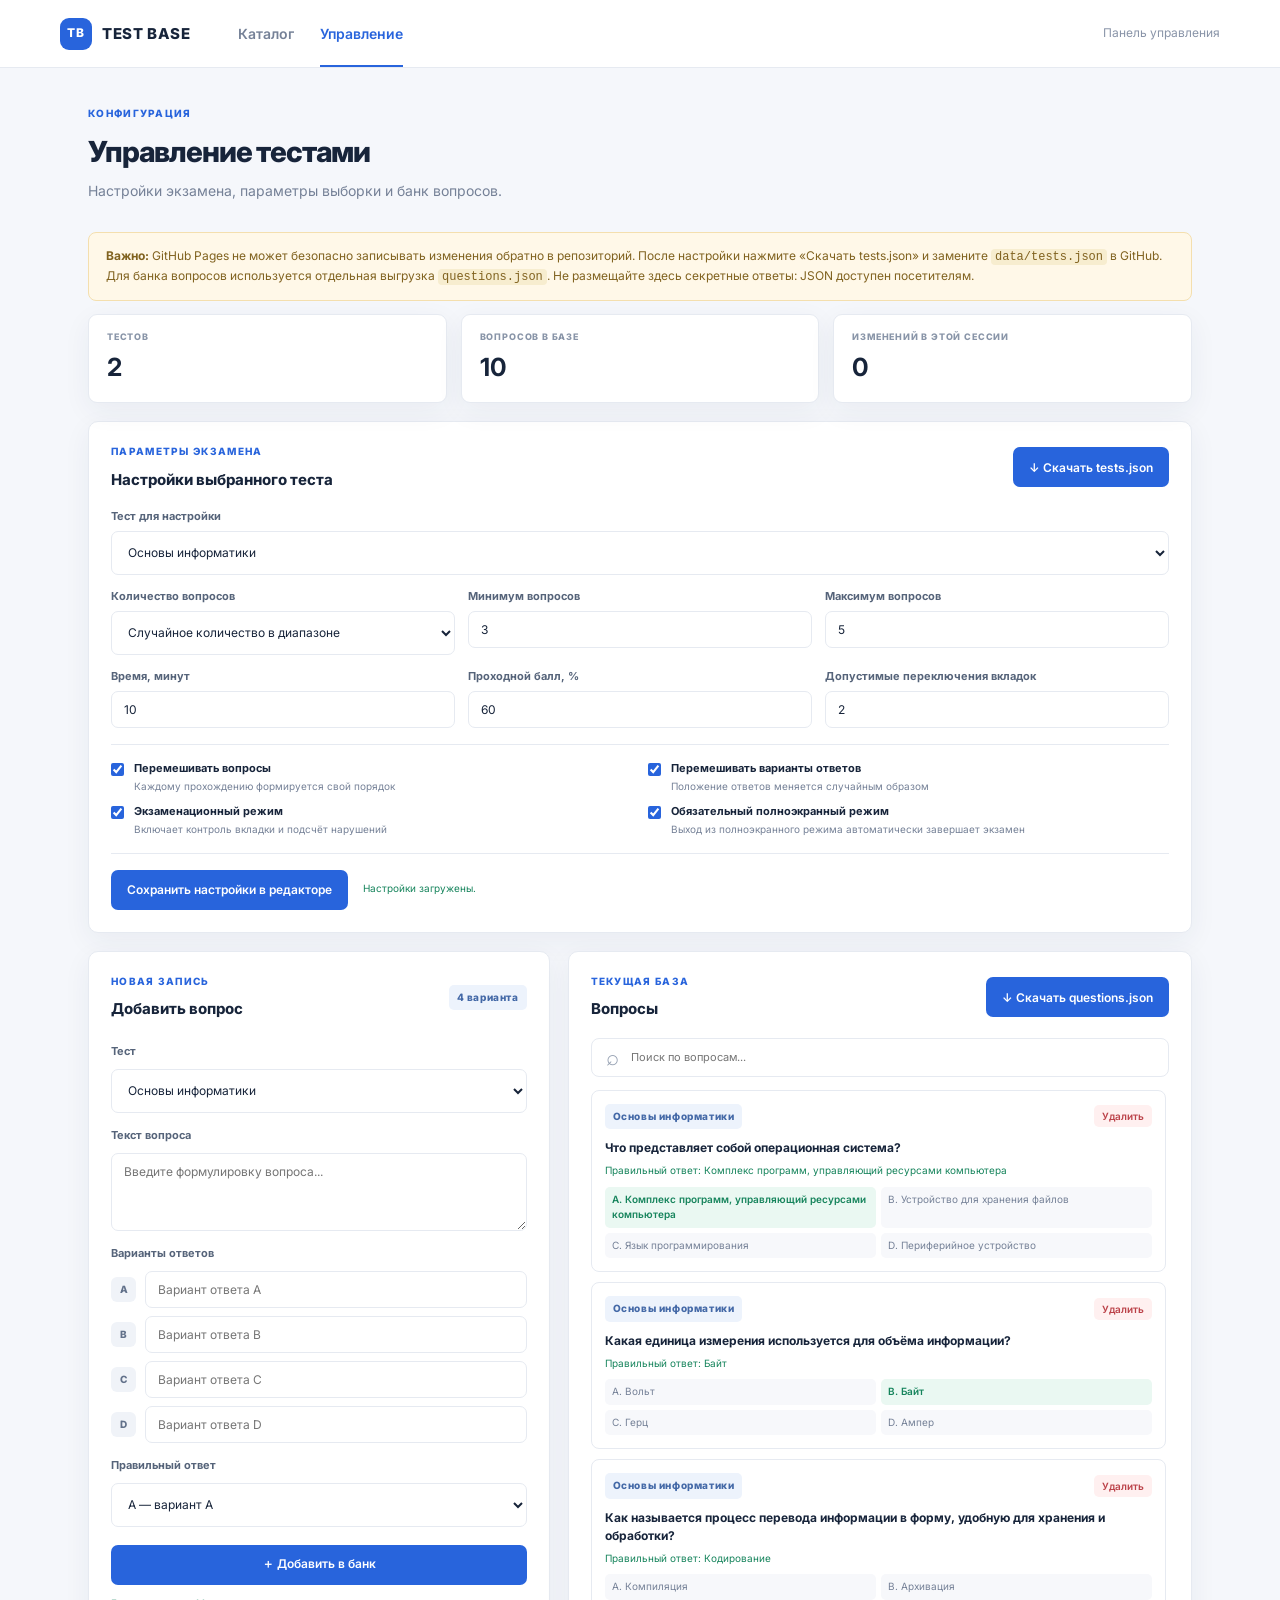
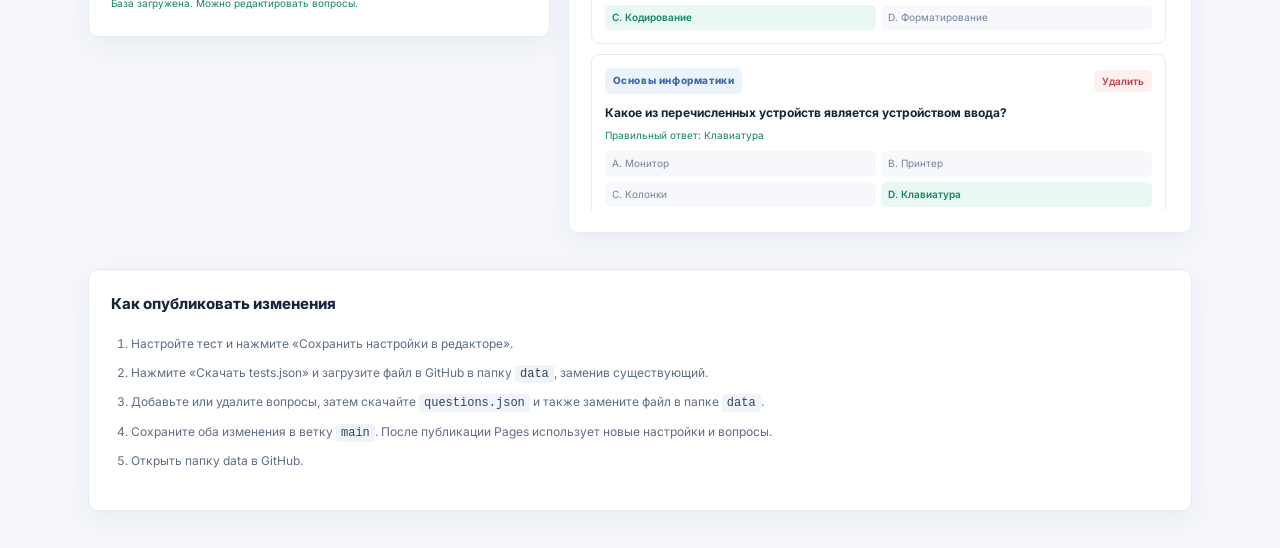
==== commit e1177f16: "Bust cache for current settings panel" ====
--- a/admin.html
+++ b/admin.html
@@ -3,7 +3,7 @@
 <head>
   <meta charset="UTF-8"><meta name="viewport" content="width=device-width, initial-scale=1">
   <meta name="theme-color" content="#f5f7fb"><title>Управление — TEST BASE</title>
-  <link rel="stylesheet" href="css/style.css">
+  <link rel="stylesheet" href="css/style.css?v=20261118-2015">
 </head>
 <body>
   <header class="topbar"><a class="brand" href="index.html"><span class="brand-mark">TB</span><span>TEST BASE</span></a><nav><a class="nav-link" href="index.html">Каталог</a><a class="nav-link active" href="admin.html">Управление</a></nav><span class="topbar-note">Панель управления</span></header>
@@ -69,5 +69,5 @@
       <li><a href="https://github.com/vladtrosko01/test-base/tree/main/data" target="_blank" rel="noopener">Открыть папку data в GitHub</a>.</li>
     </ol></section>
   </main>
-  <script src="js/admin.js"></script>
+  <script src="js/admin.js?v=20261118-2015"></script>
 </body></html>
--- a/css/style.css
+++ b/css/style.css
@@ -14,3 +14,8 @@
 @media(max-width:600px){.integrity-banner{align-items:flex-start;flex-wrap:wrap}.integrity-banner b{margin-left:33px}}
 
 .admin-container{padding-top:38px}.admin-stats{display:grid;grid-template-columns:repeat(3,1fr);gap:14px;margin:-5px 0 18px}.admin-stat{background:#fff;border:1px solid var(--line);border-radius:9px;padding:15px 18px;box-shadow:var(--shadow)}.admin-stat span{display:block;color:#8995a8;font-size:9px;font-weight:800;letter-spacing:.09em}.admin-stat strong{display:block;font-size:25px;margin-top:4px}.admin-editor-grid{display:grid;grid-template-columns:minmax(280px,.85fr) minmax(400px,1.15fr);gap:18px;align-items:start}.panel-heading{display:flex;justify-content:space-between;align-items:center;gap:12px;margin-bottom:17px}.panel-heading h2{margin:0}.question-form{display:flex;flex-direction:column;gap:9px}.field-label{font-size:11px;font-weight:700;color:#56647a;margin-top:5px}.field-control{width:100%;border:1px solid var(--line);border-radius:7px;background:#fff;padding:10px 12px;color:var(--ink);font:12px Inter,Arial;min-width:0}.field-control:focus{outline:2px solid #d8e5ff;border-color:#9dbaf3}.field-textarea{resize:vertical;min-height:78px}.answer-editor{display:grid;gap:8px}.answer-editor-row{display:flex;align-items:center;gap:9px}.answer-editor-row>span{width:25px;height:25px;display:grid;place-items:center;border-radius:6px;background:#f0f3f8;color:#62718a;font-size:10px;font-weight:800;flex:none}.editor-submit{margin-top:9px;width:100%}.editor-status{font-size:10px;color:var(--muted);margin:2px 0 0;min-height:18px}.editor-status.success{color:#16845c}.editor-status.error{color:#c8424a}.bank-panel{min-width:0}.bank-panel .panel-heading .button{white-space:nowrap}.bank-search{max-width:none;height:39px;margin-bottom:13px}.bank-search input{font-size:11px}.question-list{display:grid;gap:10px;max-height:720px;overflow:auto;padding-right:3px}.bank-question{border:1px solid var(--line);border-radius:8px;padding:13px}.bank-question-top{display:flex;align-items:center;justify-content:space-between;gap:8px}.delete-question{border:0;background:#fff0f0;color:#bb4148;border-radius:5px;padding:5px 8px;font:600 10px Inter;cursor:pointer}.bank-question h3{font-size:12px;line-height:1.5;margin:10px 0 6px}.correct-answer{font-size:10px;color:#16845c;margin:0 0 8px}.bank-answer-preview{display:grid;grid-template-columns:1fr 1fr;gap:5px}.bank-answer-preview span{font-size:10px;color:#758197;background:#f7f8fb;border-radius:5px;padding:5px 7px;overflow-wrap:anywhere}.bank-answer-preview span.is-correct{background:#eaf8f2;color:#16845c;font-weight:600}.admin-help{margin-top:18px}.notice code{background:#f7edcf;border-radius:4px;padding:1px 4px}@media(max-width:900px){.admin-editor-grid{grid-template-columns:1fr}.question-list{max-height:560px}}@media(max-width:600px){.admin-stats{grid-template-columns:1fr}.admin-stat{padding:11px 14px}.bank-panel .panel-heading{align-items:flex-start;flex-direction:column}.bank-answer-preview{grid-template-columns:1fr}}
+
+/* Test settings, fullscreen gate and pass/fail status */
+[hidden]{display:none!important}.settings-form{display:grid;gap:16px}.settings-grid{display:grid;grid-template-columns:repeat(3,minmax(0,1fr));gap:13px}.settings-field{min-width:0}.settings-wide{grid-column:1/-1}.settings-field .field-label{display:block;margin:0 0 6px}.settings-toggles{display:grid;grid-template-columns:repeat(2,minmax(0,1fr));gap:9px 16px;border-top:1px solid var(--line);border-bottom:1px solid var(--line);padding:15px 0}.toggle-row{display:flex;align-items:flex-start;gap:10px;cursor:pointer}.toggle-row input{margin:3px 0 0;accent-color:var(--blue)}.toggle-row span{display:flex;flex-direction:column;gap:2px}.toggle-row b{font-size:11px}.toggle-row small{font-size:10px;color:var(--muted)}.settings-actions{display:flex;align-items:center;gap:15px;flex-wrap:wrap}.settings-actions .editor-status{margin:0}.start-container{min-height:calc(100vh - 116px);display:grid;place-items:center}.start-card{width:min(100%,560px);padding:38px;background:#fff;border:1px solid var(--line);border-radius:14px;box-shadow:var(--shadow);text-align:center}.start-shield{width:54px;height:54px;border-radius:15px;background:var(--blue);color:#fff;display:grid;place-items:center;margin:0 auto 21px;font-weight:800;font-size:17px}.start-card h1{font-size:25px;margin:0 0 8px;letter-spacing:-.03em}.start-card>.muted{font-size:12px}.start-details{display:flex;justify-content:center;flex-wrap:wrap;gap:9px;margin:23px 0}.start-details span{border:1px solid var(--line);border-radius:6px;padding:7px 10px;color:#64728a;font-size:10px}.fullscreen-note{background:#fff7e9;border:1px solid #f1dfb9;border-radius:8px;padding:13px 15px;text-align:left;font-size:11px;color:#80621f;margin-bottom:17px}.fullscreen-note[hidden]{display:none}.start-button{width:100%;min-height:46px}.start-back{display:inline-block;margin-top:17px}.pass-status{display:table;margin:13px auto 0;border-radius:30px;padding:7px 13px;font-size:10px;font-weight:800;letter-spacing:.05em;background:#eef1f6;color:#657187}.pass-status.passed{background:#eaf8f2;color:#16845c}.pass-status.failed{background:#fff0f0;color:#bf444b}
+@media(max-width:760px){.settings-grid{grid-template-columns:repeat(2,minmax(0,1fr))}.settings-toggles{grid-template-columns:1fr}.start-card{padding:28px 19px}}
+@media(max-width:440px){.settings-grid{grid-template-columns:1fr}.settings-wide{grid-column:auto}}
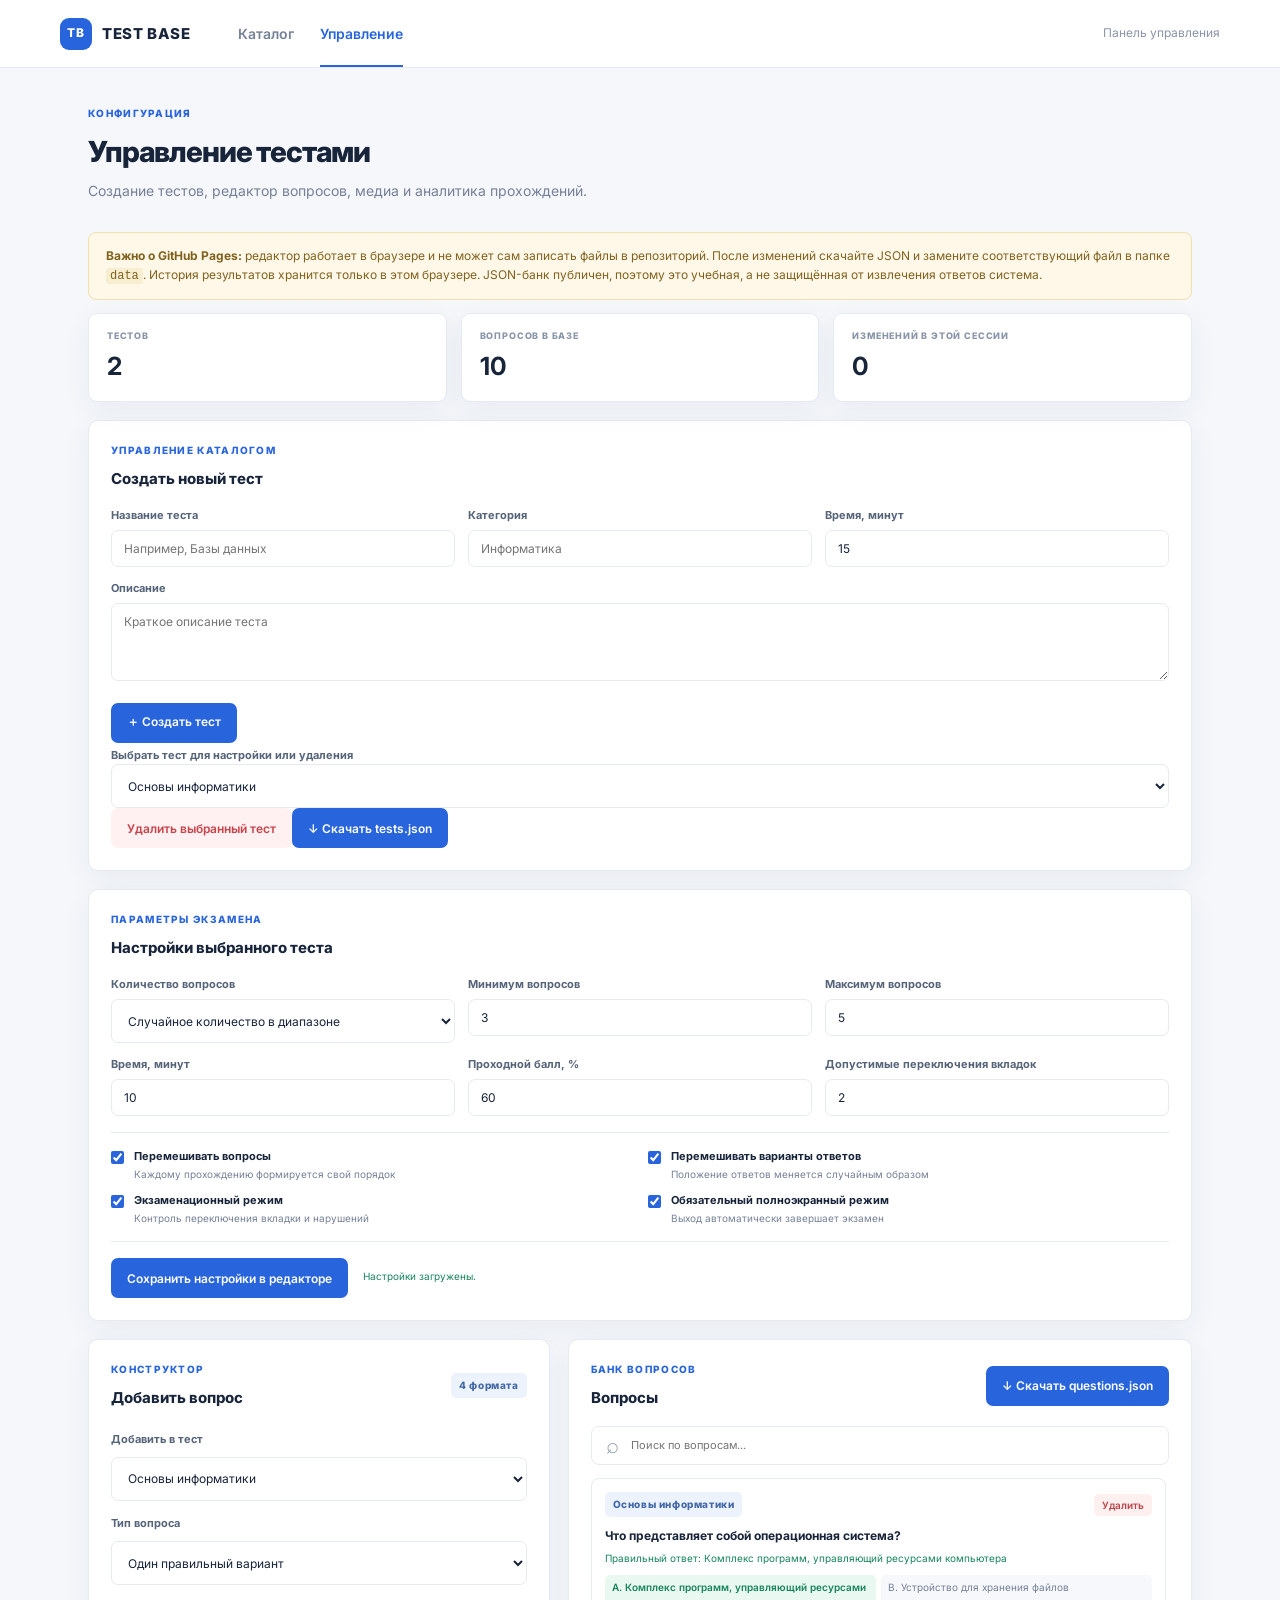
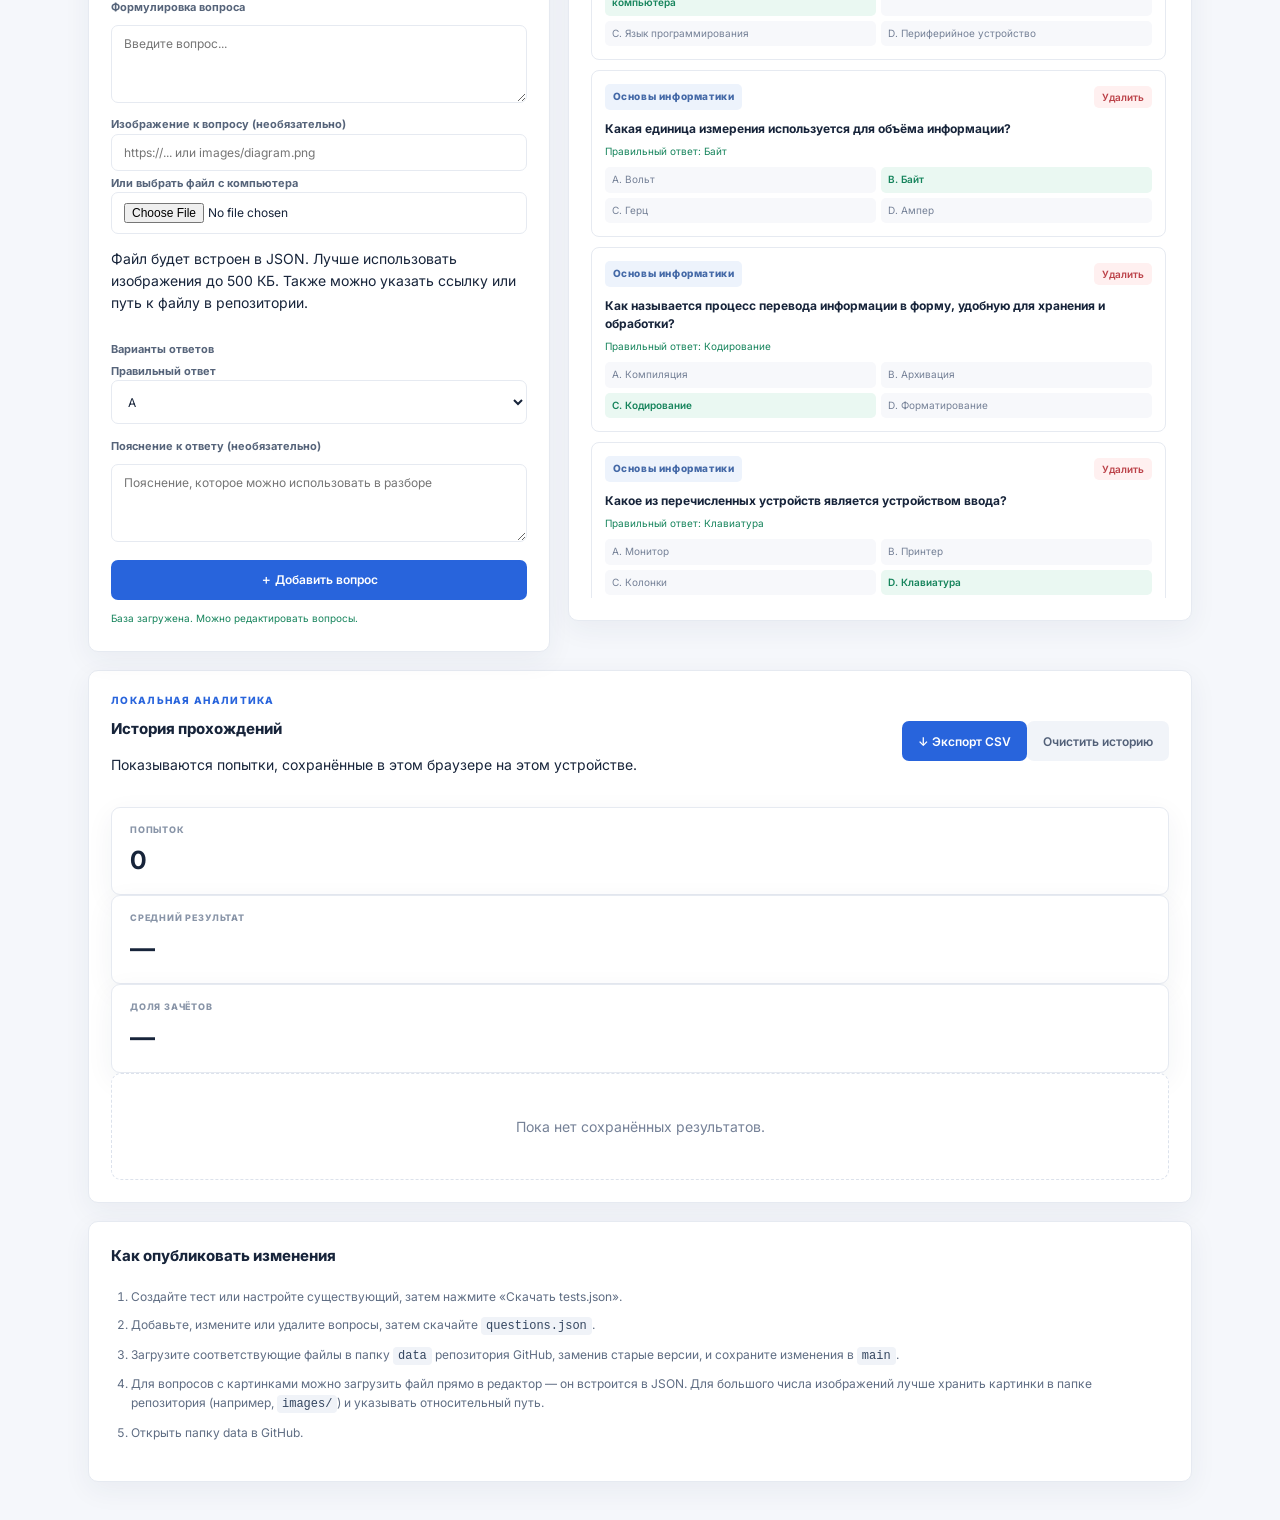
==== commit 8134c682: "Build expanded admin editor for mixed question types" ====
--- a/admin.html
+++ b/admin.html
@@ -3,13 +3,13 @@
 <head>
   <meta charset="UTF-8"><meta name="viewport" content="width=device-width, initial-scale=1">
   <meta name="theme-color" content="#f5f7fb"><title>Управление — TEST BASE</title>
-  <link rel="stylesheet" href="css/style.css?v=20261118-2015">
+  <link rel="stylesheet" href="css/style.css?v=20261118-2225">
 </head>
 <body>
   <header class="topbar"><a class="brand" href="index.html"><span class="brand-mark">TB</span><span>TEST BASE</span></a><nav><a class="nav-link" href="index.html">Каталог</a><a class="nav-link active" href="admin.html">Управление</a></nav><span class="topbar-note">Панель управления</span></header>
   <main class="container admin-container">
-    <section class="page-heading"><div><div class="eyebrow">КОНФИГУРАЦИЯ</div><h1>Управление тестами</h1><p class="muted">Настройки экзамена, параметры выборки и банк вопросов.</p></div></section>
-    <div class="notice"><strong>Важно:</strong> GitHub Pages не может безопасно записывать изменения обратно в репозиторий. После настройки нажмите «Скачать tests.json» и замените <code>data/tests.json</code> в GitHub. Для банка вопросов используется отдельная выгрузка <code>questions.json</code>. Не размещайте здесь секретные ответы: JSON доступен посетителям.</div>
+    <section class="page-heading"><div><div class="eyebrow">КОНФИГУРАЦИЯ</div><h1>Управление тестами</h1><p class="muted">Создание тестов, редактор вопросов, медиа и аналитика прохождений.</p></div></section>
+    <div class="notice"><strong>Важно о GitHub Pages:</strong> редактор работает в браузере и не может сам записать файлы в репозиторий. После изменений скачайте JSON и замените соответствующий файл в папке <code>data</code>. История результатов хранится только в этом браузере. JSON-банк публичен, поэтому это учебная, а не защищённая от извлечения ответов система.</div>
     <section class="admin-stats">
       <div class="admin-stat"><span>ТЕСТОВ</span><strong id="adminTestCount">—</strong></div>
       <div class="admin-stat"><span>ВОПРОСОВ В БАЗЕ</span><strong id="adminQuestionCount">—</strong></div>
@@ -17,10 +17,23 @@
     </section>
 
     <section class="admin-panel">
-      <div class="panel-heading"><div><div class="eyebrow">ПАРАМЕТРЫ ЭКЗАМЕНА</div><h2>Настройки выбранного теста</h2></div><button id="downloadTests" class="button button-primary" type="button" disabled>↓ Скачать tests.json</button></div>
+      <div class="panel-heading"><div><div class="eyebrow">УПРАВЛЕНИЕ КАТАЛОГОМ</div><h2>Создать новый тест</h2></div></div>
+      <form id="newTestForm" class="settings-form">
+        <div class="settings-grid">
+          <div class="settings-field"><label class="field-label" for="newTestTitle">Название теста</label><input id="newTestTitle" class="field-control" required maxlength="100" placeholder="Например, Базы данных"></div>
+          <div class="settings-field"><label class="field-label" for="newTestCategory">Категория</label><input id="newTestCategory" class="field-control" maxlength="60" placeholder="Информатика"></div>
+          <div class="settings-field"><label class="field-label" for="newTestTime">Время, минут</label><input id="newTestTime" class="field-control" type="number" min="1" max="600" value="15" required></div>
+          <div class="settings-field settings-wide"><label class="field-label" for="newTestDescription">Описание</label><textarea id="newTestDescription" class="field-control field-textarea" rows="2" placeholder="Краткое описание теста"></textarea></div>
+        </div>
+        <div class="settings-actions"><button class="button button-primary" type="submit">＋ Создать тест</button><p id="testCreateStatus" class="editor-status" role="status"></p></div>
+      </form>
+      <div class="test-management-row"><label class="field-label" for="settingsTestSelect">Выбрать тест для настройки или удаления</label><div class="test-management-controls"><select id="settingsTestSelect" class="field-control" required></select><button id="deleteTest" class="button button-danger" type="button">Удалить выбранный тест</button><button id="downloadTests" class="button button-primary" type="button" disabled>↓ Скачать tests.json</button></div></div>
+    </section>
+
+    <section class="admin-panel">
+      <div class="panel-heading"><div><div class="eyebrow">ПАРАМЕТРЫ ЭКЗАМЕНА</div><h2>Настройки выбранного теста</h2></div></div>
       <form id="settingsForm" class="settings-form">
         <div class="settings-grid">
-          <div class="settings-field settings-wide"><label class="field-label" for="settingsTestSelect">Тест для настройки</label><select id="settingsTestSelect" class="field-control" required></select></div>
           <div class="settings-field"><label class="field-label" for="questionCountMode">Количество вопросов</label><select id="questionCountMode" class="field-control"><option value="random">Случайное количество в диапазоне</option><option value="fixed">Фиксированное количество</option><option value="all">Все вопросы банка</option></select></div>
           <div class="settings-field" id="fixedCountGroup"><label class="field-label" for="questionCount">Количество вопросов</label><input id="questionCount" class="field-control" type="number" min="1" max="1000" value="5"></div>
           <div class="settings-field" id="randomMinGroup"><label class="field-label" for="questionCountMin">Минимум вопросов</label><input id="questionCountMin" class="field-control" type="number" min="1" max="1000" value="3"></div>
@@ -32,8 +45,8 @@
         <div class="settings-toggles">
           <label class="toggle-row"><input id="shuffleQuestions" type="checkbox" checked><span><b>Перемешивать вопросы</b><small>Каждому прохождению формируется свой порядок</small></span></label>
           <label class="toggle-row"><input id="shuffleAnswers" type="checkbox" checked><span><b>Перемешивать варианты ответов</b><small>Положение ответов меняется случайным образом</small></span></label>
-          <label class="toggle-row"><input id="examMode" type="checkbox" checked><span><b>Экзаменационный режим</b><small>Включает контроль вкладки и подсчёт нарушений</small></span></label>
-          <label class="toggle-row"><input id="fullscreenRequired" type="checkbox" checked><span><b>Обязательный полноэкранный режим</b><small>Выход из полноэкранного режима автоматически завершает экзамен</small></span></label>
+          <label class="toggle-row"><input id="examMode" type="checkbox" checked><span><b>Экзаменационный режим</b><small>Контроль переключения вкладки и нарушений</small></span></label>
+          <label class="toggle-row"><input id="fullscreenRequired" type="checkbox" checked><span><b>Обязательный полноэкранный режим</b><small>Выход автоматически завершает экзамен</small></span></label>
         </div>
         <div class="settings-actions"><button class="button button-primary" type="submit">Сохранить настройки в редакторе</button><p id="settingsStatus" class="editor-status" role="status">Загрузка настроек...</p></div>
       </form>
@@ -41,33 +54,45 @@
 
     <div class="admin-editor-grid">
       <section class="admin-panel">
-        <div class="panel-heading"><div><div class="eyebrow">НОВАЯ ЗАПИСЬ</div><h2>Добавить вопрос</h2></div><span class="category-pill">4 варианта</span></div>
+        <div class="panel-heading"><div><div class="eyebrow">КОНСТРУКТОР</div><h2 id="questionFormTitle">Добавить вопрос</h2></div><span class="category-pill">4 формата</span></div>
         <form id="questionForm" class="question-form">
-          <label class="field-label" for="testSelect">Тест</label><select id="testSelect" required class="field-control"><option value="">Загружаем тесты...</option></select>
-          <label class="field-label" for="questionInput">Текст вопроса</label><textarea id="questionInput" class="field-control field-textarea" rows="3" placeholder="Введите формулировку вопроса..." required></textarea>
-          <div class="field-label">Варианты ответов</div>
-          <div class="answer-editor">
-            <label class="answer-editor-row"><span>A</span><input id="answer0" class="field-control" placeholder="Вариант ответа A" required></label>
-            <label class="answer-editor-row"><span>B</span><input id="answer1" class="field-control" placeholder="Вариант ответа B" required></label>
-            <label class="answer-editor-row"><span>C</span><input id="answer2" class="field-control" placeholder="Вариант ответа C" required></label>
-            <label class="answer-editor-row"><span>D</span><input id="answer3" class="field-control" placeholder="Вариант ответа D" required></label>
+          <label class="field-label" for="testSelect">Добавить в тест</label><select id="testSelect" required class="field-control"></select>
+          <label class="field-label" for="questionType">Тип вопроса</label>
+          <select id="questionType" class="field-control"><option value="single">Один правильный вариант</option><option value="multiple">Несколько правильных вариантов</option><option value="text">Свободный текстовый ответ</option></select>
+          <label class="field-label" for="questionInput">Формулировка вопроса</label><textarea id="questionInput" class="field-control field-textarea" rows="3" placeholder="Введите вопрос..." required></textarea>
+          <div class="media-input-block"><label class="field-label" for="questionImageUrl">Изображение к вопросу (необязательно)</label><input id="questionImageUrl" class="field-control" type="text" placeholder="https://... или images/diagram.png"><label class="field-label" for="questionImageFile">Или выбрать файл с компьютера</label><input id="questionImageFile" class="field-control file-control" type="file" accept="image/png,image/jpeg,image/webp,image/gif"><div id="imagePreview" class="image-preview" hidden></div><p class="field-hint">Файл будет встроен в JSON. Лучше использовать изображения до 500 КБ. Также можно указать ссылку или путь к файлу в репозитории.</p></div>
+          <div id="choiceFields">
+            <div class="field-label">Варианты ответов</div>
+            <div id="choiceEditor" class="answer-editor"></div>
+            <div id="singleCorrectGroup"><label class="field-label" for="correctSingle">Правильный ответ</label><select id="correctSingle" class="field-control"><option value="0">A</option><option value="1">B</option><option value="2">C</option><option value="3">D</option></select></div>
+            <div id="multipleCorrectGroup" hidden><div class="field-label">Отметьте все правильные варианты</div><div id="multipleCorrect" class="correct-checkbox-grid"></div></div>
           </div>
-          <label class="field-label" for="correctSelect">Правильный ответ</label><select id="correctSelect" class="field-control" required><option value="0">A — вариант A</option><option value="1">B — вариант B</option><option value="2">C — вариант C</option><option value="3">D — вариант D</option></select>
-          <button class="button button-primary editor-submit" type="submit">＋ Добавить в банк</button><p id="editorStatus" class="editor-status" role="status">Подключаем JSON-базу...</p>
+          <div id="textAnswerGroup" hidden><label class="field-label" for="acceptedAnswers">Допустимые правильные ответы</label><textarea id="acceptedAnswers" class="field-control field-textarea" rows="3" placeholder="Каждый допустимый ответ — с новой строки"></textarea><p class="field-hint">Сравнение без учёта регистра и лишних пробелов. Можно указать несколько формулировок.</p></div>
+          <label class="field-label" for="questionExplanation">Пояснение к ответу (необязательно)</label><textarea id="questionExplanation" class="field-control field-textarea" rows="2" placeholder="Пояснение, которое можно использовать в разборе"></textarea>
+          <div class="settings-actions question-editor-actions"><button id="saveQuestion" class="button button-primary editor-submit" type="submit">＋ Добавить вопрос</button><button id="cancelEdit" class="button button-light" type="button" hidden>Отменить редактирование</button></div>
+          <p id="editorStatus" class="editor-status" role="status">Загружаем JSON-базу...</p>
         </form>
       </section>
       <section class="admin-panel bank-panel">
-        <div class="panel-heading"><div><div class="eyebrow">ТЕКУЩАЯ БАЗА</div><h2>Вопросы</h2></div><button id="downloadQuestions" class="button button-primary" type="button" disabled>↓ Скачать questions.json</button></div>
+        <div class="panel-heading"><div><div class="eyebrow">БАНК ВОПРОСОВ</div><h2>Вопросы</h2></div><button id="downloadQuestions" class="button button-primary" type="button" disabled>↓ Скачать questions.json</button></div>
         <label class="searchbox bank-search"><span>⌕</span><input id="questionSearch" type="search" placeholder="Поиск по вопросам..." aria-label="Поиск по вопросам"></label>
         <div id="questionList" class="question-list"><div class="loading">Загружаем вопросы...</div></div>
       </section>
     </div>
+
+    <section class="admin-panel analytics-panel">
+      <div class="panel-heading"><div><div class="eyebrow">ЛОКАЛЬНАЯ АНАЛИТИКА</div><h2>История прохождений</h2><p class="field-hint">Показываются попытки, сохранённые в этом браузере на этом устройстве.</p></div><div class="analytics-actions"><button id="exportHistory" class="button button-primary" type="button">↓ Экспорт CSV</button><button id="clearHistory" class="button button-light" type="button">Очистить историю</button></div></div>
+      <div class="analytics-stats"><div class="admin-stat"><span>ПОПЫТОК</span><strong id="historyCount">0</strong></div><div class="admin-stat"><span>СРЕДНИЙ РЕЗУЛЬТАТ</span><strong id="historyAverage">—</strong></div><div class="admin-stat"><span>ДОЛЯ ЗАЧЁТОВ</span><strong id="historyPassRate">—</strong></div></div>
+      <div id="historyTable" class="history-table"><div class="empty-state">Пока нет сохранённых результатов.</div></div>
+    </section>
+
     <section class="admin-panel admin-help"><h2>Как опубликовать изменения</h2><ol class="instructions">
-      <li>Настройте тест и нажмите «Сохранить настройки в редакторе».</li><li>Нажмите «Скачать tests.json» и загрузите файл в GitHub в папку <code>data</code>, заменив существующий.</li>
-      <li>Добавьте или удалите вопросы, затем скачайте <code>questions.json</code> и также замените файл в папке <code>data</code>.</li>
-      <li>Сохраните оба изменения в ветку <code>main</code>. После публикации Pages использует новые настройки и вопросы.</li>
+      <li>Создайте тест или настройте существующий, затем нажмите «Скачать tests.json».</li>
+      <li>Добавьте, измените или удалите вопросы, затем скачайте <code>questions.json</code>.</li>
+      <li>Загрузите соответствующие файлы в папку <code>data</code> репозитория GitHub, заменив старые версии, и сохраните изменения в <code>main</code>.</li>
+      <li>Для вопросов с картинками можно загрузить файл прямо в редактор — он встроится в JSON. Для большого числа изображений лучше хранить картинки в папке репозитория (например, <code>images/</code>) и указывать относительный путь.</li>
       <li><a href="https://github.com/vladtrosko01/test-base/tree/main/data" target="_blank" rel="noopener">Открыть папку data в GitHub</a>.</li>
     </ol></section>
   </main>
-  <script src="js/admin.js?v=20261118-2015"></script>
+  <script src="js/admin.js?v=20261118-2225"></script>
 </body></html>
